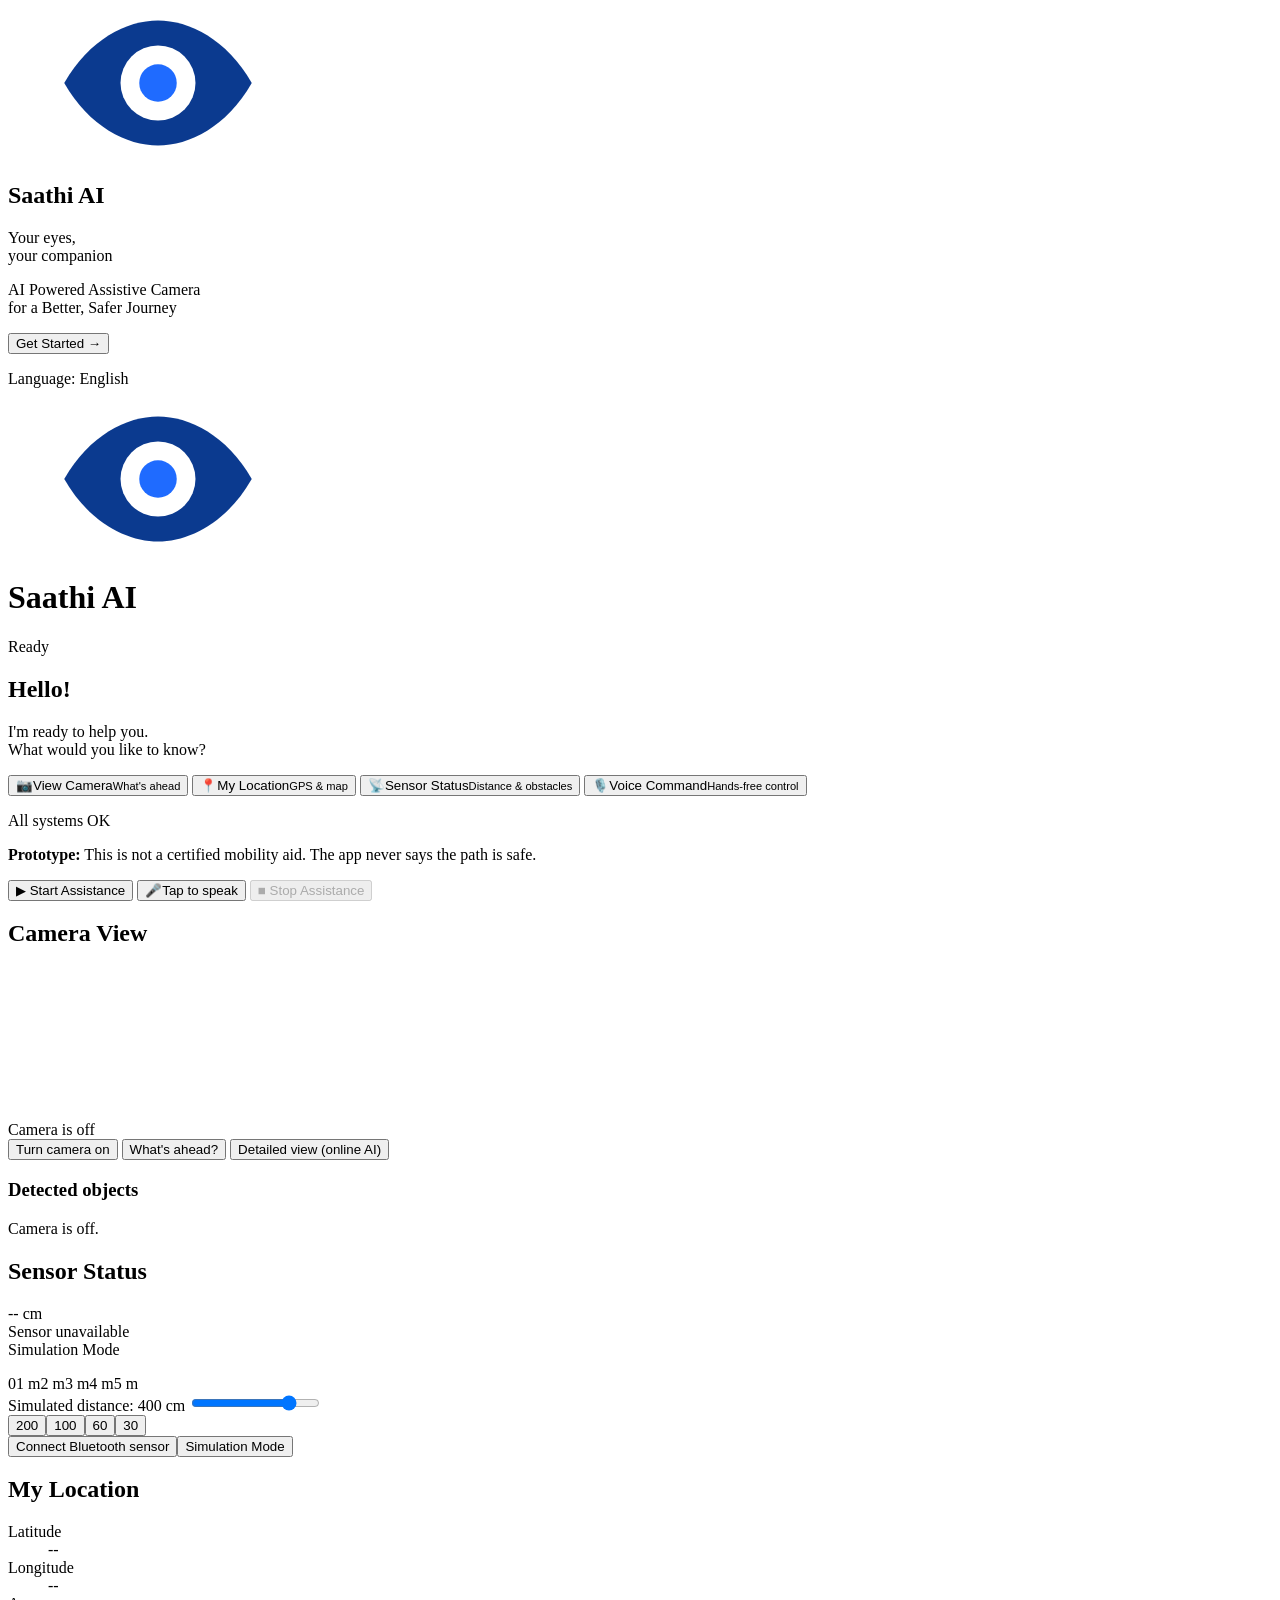
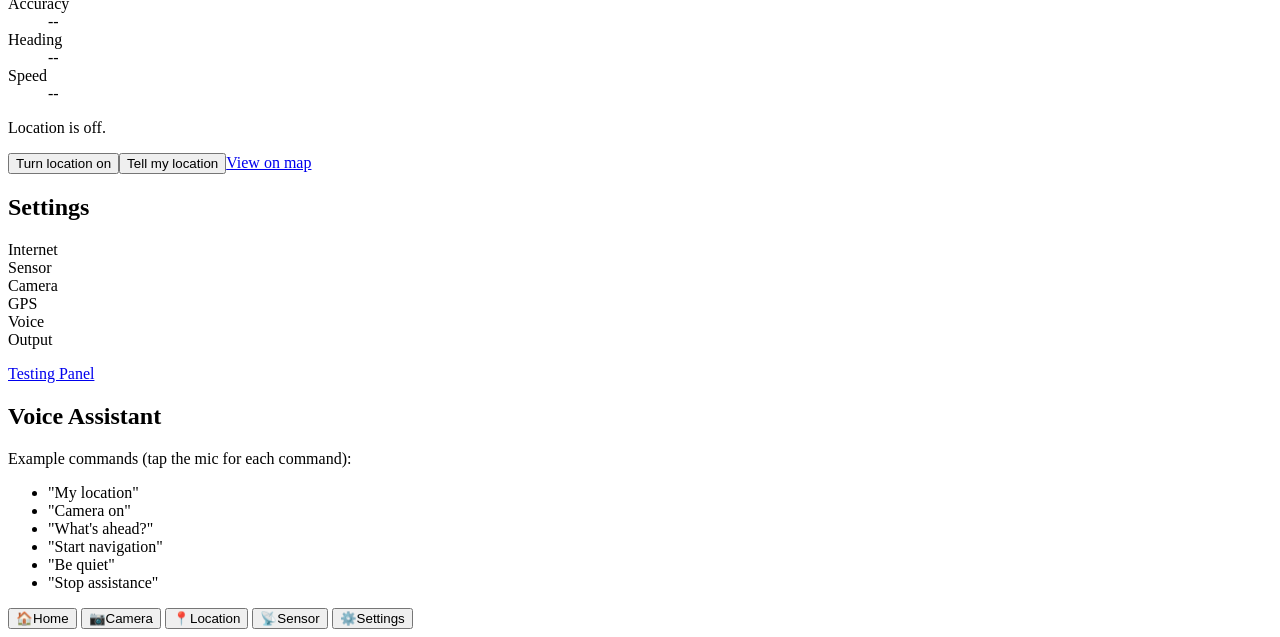
==== index.html @ f4378382 "Add files via upload" ====
<!DOCTYPE html>
<html lang="en">
<head>
  <meta charset="UTF-8">
  <meta name="viewport" content="width=device-width, initial-scale=1, viewport-fit=cover">
  <meta name="theme-color" content="#eaf1fb">
  <title>Saathi AI</title>
  <link rel="stylesheet" href="css/style.css">
  <link rel="stylesheet" href="css/theme.css">
</head>
<body data-state="ready">
  <svg width="0" height="0" style="position:absolute"><symbol id="eye" viewBox="0 0 64 48"><path d="M2 24C10 10 22 4 32 4s22 6 30 20c-8 14-20 20-30 20S10 38 2 24z" fill="#0b3a8f"/><circle cx="32" cy="24" r="12" fill="#fff"/><circle cx="32" cy="24" r="6" fill="#1f6bff"/></symbol></svg>

  <!-- Splash -->
  <section id="splash" aria-label="Welcome">
    <svg class="eye" aria-hidden="true"><use href="#eye"/></svg>
    <h1>Saathi AI</h1>
    <p class="hero">Your eyes,<br>your companion</p>
    <p class="sub">AI Powered Assistive Camera<br>for a Better, Safer Journey</p>
    <button id="btnSplash" class="big primary">Get Started →</button>
    <p class="lang">Language: English</p>
  </section>

  <header class="top">
    <div class="brand"><svg class="eye sm" aria-hidden="true"><use href="#eye"/></svg><h1>Saathi AI</h1></div>
    <div id="statePill" class="pill" role="status" aria-live="polite">Ready</div>
  </header>

  <div id="keyAlert" class="keyalert hidden" role="alert"></div>
  <div id="alertBanner" class="alert hidden" role="alert" aria-live="assertive"></div>

  <main id="main">
    <section id="home" class="home">
      <h2 class="hi">Hello!</h2>
      <p class="ask">I'm ready to help you.<br>What would you like to know?</p>
      <div class="tiles">
        <button class="tile" data-go="camera"><b>📷</b>View Camera<small>What's ahead</small></button>
        <button class="tile" data-go="gpsCard"><b>📍</b>My Location<small>GPS &amp; map</small></button>
        <button class="tile" data-go="sensorCard"><b>📡</b>Sensor Status<small>Distance &amp; obstacles</small></button>
        <button class="tile" data-go="mic"><b>🎙️</b>Voice Command<small>Hands-free control</small></button>
      </div>
      <p class="okbar"><i></i> All systems OK</p>
      <p class="disclaimer" role="note"><strong>Prototype:</strong> This is not a certified mobility aid. The app never says the path is safe.</p>
    </section>

    <section class="actions" aria-label="Main buttons">
      <button id="btnStart" class="big primary">▶ Start Assistance</button>
      <button id="btnMic" class="big mic" aria-pressed="false" aria-label="Microphone, speak a command"><span class="ico" aria-hidden="true">🎤</span><span id="micLabel">Tap to speak</span></button>
      <button id="btnStop" class="big danger" disabled>■ Stop Assistance</button>
    </section>
    <p id="micNote" class="note"></p>

    <section class="card" id="camCard" aria-labelledby="camH">
      <h2 id="camH">Camera View</h2>
      <div class="video-wrap">
        <video id="video" playsinline muted aria-label="Live camera"></video>
        <canvas id="overlay" aria-hidden="true"></canvas>
        <div id="videoOff" class="video-off">Camera is off</div>
      </div>
      <div class="row">
        <button id="btnCamToggle" class="btn">Turn camera on</button>
        <button id="btnWhatsAhead" class="btn">What's ahead?</button>
        <button id="btnDescribe" class="btn">Detailed view (online AI)</button>
      </div>
      <h3>Detected objects</h3>
      <p id="detectStatus" class="note" aria-live="polite">Camera is off.</p>
      <ul id="detectList" class="chips"></ul>
      <p id="sceneText" class="scene" aria-live="polite"></p>
    </section>

    <section class="card" id="sensorCard" aria-labelledby="obsH">
      <h2 id="obsH">Sensor Status</h2>
      <div class="obs">
        <div id="distance" class="dist">-- cm</div>
        <div><div id="obsLevel" class="level">Sensor unavailable</div><div id="obsSource" class="src sim">Simulation Mode</div></div>
      </div>
      <p id="obsStatus" class="note"></p>
      <div class="range" aria-hidden="true"><i id="rangeDot"></i></div>
      <div class="range-l" aria-hidden="true"><span>0</span><span>1 m</span><span>2 m</span><span>3 m</span><span>4 m</span><span>5 m</span></div>
      <div class="sim-box">
        <label for="slider">Simulated distance: <output id="sliderOut">400</output> cm</label>
        <input id="slider" type="range" min="20" max="500" step="1" value="400">
        <div class="row"><button class="btn sim-btn" data-cm="200">200</button><button class="btn sim-btn" data-cm="100">100</button><button class="btn sim-btn" data-cm="60">60</button><button class="btn sim-btn" data-cm="30">30</button></div>
      </div>
      <div class="row"><button id="btnBle" class="btn">Connect Bluetooth sensor</button><button id="btnSimMode" class="btn">Simulation Mode</button></div>
      <p id="bleNote" class="note"></p>
    </section>

    <section class="card" id="gpsCard" aria-labelledby="gpsH">
      <h2 id="gpsH">My Location</h2>
      <dl class="kv">
        <div><dt>Latitude</dt><dd id="lat">--</dd></div><div><dt>Longitude</dt><dd id="lon">--</dd></div>
        <div><dt>Accuracy</dt><dd id="acc">--</dd></div><div><dt>Heading</dt><dd id="hdg">--</dd></div><div><dt>Speed</dt><dd id="spd">--</dd></div>
      </dl>
      <p id="gpsStatus" class="note" aria-live="polite">Location is off.</p>
      <div class="row"><button id="btnGps" class="btn">Turn location on</button><button id="btnSayLoc" class="btn">Tell my location</button><a id="btnMap" class="btn disabled" href="#" target="_blank" rel="noopener">View on map</a></div>
    </section>

    <section class="card" id="connCard" aria-labelledby="stH">
      <h2 id="stH">Settings</h2>
      <div class="status-grid">
        <div class="chip" id="chipNet">Internet</div><div class="chip" id="chipBle">Sensor</div><div class="chip" id="chipCam">Camera</div>
        <div class="chip" id="chipGps">GPS</div><div class="chip" id="chipVoice">Voice</div><div class="chip" id="chipOut">Output</div>
      </div>
      <p id="fallbackMsg" class="note" aria-live="polite"></p>
      <div class="row"><a class="btn" href="tests.html">Testing Panel</a></div>
    </section>

    <section class="card" id="cmdCard">
      <h2>Voice Assistant</h2>
      <p class="note">Example commands (tap the mic for each command):</p>
      <ul class="cmds"><li>"My location"</li><li>"Camera on"</li><li>"What's ahead?"</li><li>"Start navigation"</li><li>"Be quiet"</li><li>"Stop assistance"</li></ul>
      <p id="heard" class="note" aria-live="polite"></p>
    </section>
  </main>

  <nav id="menuBar" class="menubar" aria-label="Menu">
    <button data-target="home"><b>🏠</b><span>Home</span></button>
    <button data-target="camToggle"><b>📷</b><span>Camera</span></button>
    <button data-target="gpsCard" aria-pressed="false"><b>📍</b><span>Location</span></button>
    <button data-target="sensorCard" aria-pressed="false"><b>📡</b><span>Sensor</span></button>
    <button data-target="connCard" aria-pressed="false"><b>⚙️</b><span>Settings</span></button>
  </nav>

  <script>
    // Works even if js/app.js fails: closes the splash and reports what went wrong.
    document.getElementById('btnSplash').addEventListener('click', function () { document.getElementById('splash').classList.add('gone'); });
    function showLoadError(msg) {
      var k = document.getElementById('keyAlert');
      k.innerHTML = '\u26A0\uFE0F ' + msg + '<small>Open the browser console (F12) for details.</small>';
      k.classList.remove('hidden'); document.getElementById('splash').classList.add('gone');
    }
    window.addEventListener('error', function (e) { if (!window.__saathiLoaded) showLoadError('App error: ' + (e.message || 'script failed to load')); });
    setTimeout(function () { if (!window.__saathiLoaded) showLoadError('The app script (js/app.js) did not load. Check that the js folder was uploaded to the frontend repo and hard refresh.'); }, 4000);
  </script>
  <script type="module" src="js/app.js"></script>
</body>
</html>
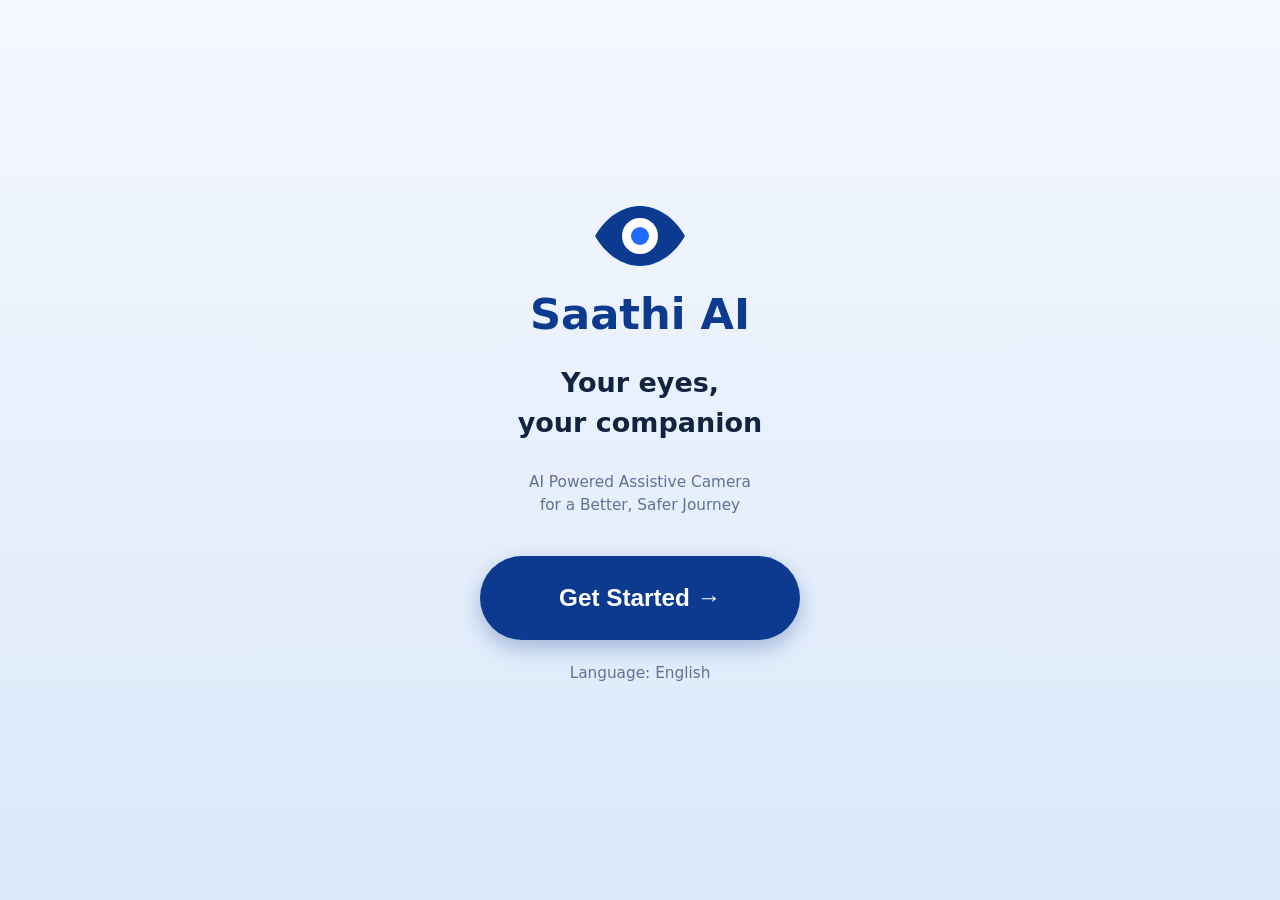
==== commit ea438e59: "Update index.html" ====
--- a/index.html
+++ b/index.html
@@ -5,8 +5,8 @@
   <meta name="viewport" content="width=device-width, initial-scale=1, viewport-fit=cover">
   <meta name="theme-color" content="#eaf1fb">
   <title>Saathi AI</title>
-  <link rel="stylesheet" href="css/style.css">
-  <link rel="stylesheet" href="css/theme.css">
+  <link rel="stylesheet" href="style.css">
+  <link rel="stylesheet" href="theme.css">
 </head>
 <body data-state="ready">
   <svg width="0" height="0" style="position:absolute"><symbol id="eye" viewBox="0 0 64 48"><path d="M2 24C10 10 22 4 32 4s22 6 30 20c-8 14-20 20-30 20S10 38 2 24z" fill="#0b3a8f"/><circle cx="32" cy="24" r="12" fill="#fff"/><circle cx="32" cy="24" r="6" fill="#1f6bff"/></symbol></svg>
@@ -133,6 +133,6 @@
     window.addEventListener('error', function (e) { if (!window.__saathiLoaded) showLoadError('App error: ' + (e.message || 'script failed to load')); });
     setTimeout(function () { if (!window.__saathiLoaded) showLoadError('The app script (js/app.js) did not load. Check that the js folder was uploaded to the frontend repo and hard refresh.'); }, 4000);
   </script>
-  <script type="module" src="js/app.js"></script>
+  <script type="module" src="app.js"></script>
 </body>
 </html>
--- a/style.css
+++ b/style.css
@@ -0,0 +1,136 @@
+:root{
+  --bg:#061a3a; --bg2:#0d2f66; --card:#0b2a5b; --line:#1f4f9a;
+  --text:#ffffff; --muted:#a9c3ee;
+  --blue:#1f6bff; --blue-d:#1553c7; --orange:#ffb347; --red:#ff3b3b; --green:#2fd27a;
+  --r:18px;
+}
+*{box-sizing:border-box}
+html{font-size:18px}
+body{margin:0;background:var(--bg);color:var(--text);font-family:system-ui,-apple-system,"Segoe UI",Roboto,"Noto Sans Devanagari",sans-serif;line-height:1.5;padding:0 14px 40px;max-width:720px;margin-inline:auto}
+.skip{position:absolute;left:-999px}
+.skip:focus{left:8px;top:8px;background:#fff;color:#000;padding:8px;z-index:10}
+:focus-visible{outline:4px solid #ffd54a;outline-offset:3px}
+
+.top{display:flex;justify-content:space-between;align-items:center;gap:10px;padding:16px 0 8px}
+.brand{display:flex;gap:12px;align-items:center}
+.logo{width:48px;height:48px;border-radius:14px;background:var(--blue);display:grid;place-items:center;font-size:1.6rem;font-weight:800}
+h1{margin:0;font-size:1.5rem}
+h2{margin:0 0 6px;font-size:1.25rem}
+h3{margin:14px 0 4px;font-size:1rem;color:var(--muted)}
+.tagline{margin:0;color:var(--muted);font-size:.85rem}
+.pill{padding:8px 14px;border-radius:999px;background:var(--bg2);border:2px solid var(--line);font-weight:700;white-space:nowrap}
+
+body[data-state="listening"] .pill{background:var(--blue);border-color:var(--blue)}
+body[data-state="detecting"] .pill{background:#0f5f4a;border-color:var(--green)}
+body[data-state="warning"] .pill{background:var(--orange);border-color:var(--orange);color:#000}
+body[data-state="critical"] .pill{background:var(--red);border-color:var(--red)}
+body[data-state="sensor-off"] .pill{background:#5a4300;border-color:var(--orange)}
+body[data-state="offline"] .pill{background:#444;border-color:#888}
+
+.disclaimer{background:#2a1d00;border:2px solid var(--orange);border-radius:12px;padding:10px 12px;font-size:.8rem;margin:6px 0 14px}
+
+.actions{display:grid;gap:12px}
+.big{min-height:84px;font-size:1.35rem;font-weight:800;border:0;border-radius:var(--r);color:#fff;cursor:pointer;display:flex;align-items:center;justify-content:center;gap:12px;padding:12px}
+.big.primary{background:var(--blue)}
+.big.primary:active{background:var(--blue-d)}
+.big.mic{background:#1b3a7a;border:3px solid var(--blue)}
+.big.mic.on{background:var(--blue);animation:pulse 1.2s infinite}
+.big.danger{background:#7a1f1f;border:3px solid var(--red)}
+.big:disabled{opacity:.45;cursor:not-allowed}
+@keyframes pulse{50%{box-shadow:0 0 0 12px rgba(47,125,255,.25)}}
+
+.btn{min-height:56px;padding:10px 16px;border-radius:14px;border:2px solid var(--blue);background:var(--bg2);color:#fff;font-size:1rem;font-weight:700;cursor:pointer;text-align:center;text-decoration:none;display:inline-flex;align-items:center;justify-content:center}
+.btn:active{background:var(--blue-d)}
+.btn.disabled,.btn:disabled{opacity:.45;pointer-events:none}
+.row{display:flex;flex-wrap:wrap;gap:10px;margin-top:10px}
+.row .btn{flex:1 1 140px}
+
+.card{background:var(--card);border:2px solid var(--line);border-radius:var(--r);padding:16px;margin-top:16px}
+.why,.note{color:var(--muted);font-size:.85rem;margin:4px 0}
+.hidden{display:none!important}
+
+.alert{margin-top:14px;padding:16px;border-radius:var(--r);font-size:1.25rem;font-weight:800;text-align:center}
+.alert.caution{background:#4a3400;border:3px solid var(--orange)}
+.alert.warning{background:var(--orange);color:#000}
+.alert.critical{background:var(--red);animation:flash .6s infinite}
+.alert.unavailable{background:#3a3a3a;border:3px solid #999}
+@keyframes flash{50%{filter:brightness(1.4)}}
+
+.video-wrap{position:relative;background:#000;border-radius:14px;overflow:hidden;aspect-ratio:4/3;margin:8px 0}
+video{width:100%;height:100%;object-fit:cover;display:block}
+.video-off{position:absolute;inset:0;display:grid;place-items:center;color:var(--muted)}
+.video-wrap.live .video-off{display:none}
+
+.chips{list-style:none;margin:6px 0;padding:0;display:flex;flex-wrap:wrap;gap:8px}
+.chips li{background:var(--bg2);border:2px solid var(--green);border-radius:999px;padding:6px 12px;font-weight:700}
+.scene{margin:8px 0 0;font-size:1.05rem}
+
+.obs{display:flex;align-items:center;gap:16px}
+.dist{font-size:2.6rem;font-weight:800;min-width:150px}
+.level{font-size:1.15rem;font-weight:800}
+.src{display:inline-block;margin-top:4px;padding:3px 10px;border-radius:8px;font-size:.8rem;font-weight:800}
+.src.sim{background:#4a3400;border:2px dashed var(--orange)}
+.src.real{background:#0f5f4a;border:2px solid var(--green)}
+[data-level="clear"] .level{color:var(--green)}
+[data-level="caution"] .level{color:var(--orange)}
+[data-level="warning"] .level{color:var(--orange)}
+[data-level="critical"] .level{color:var(--red)}
+.sim-box{margin-top:10px;padding:12px;border:2px dashed var(--line);border-radius:14px}
+input[type=range]{width:100%;height:44px;accent-color:var(--blue)}
+
+.kv{display:grid;grid-template-columns:repeat(3,1fr);gap:8px;margin:8px 0}
+.kv dt{color:var(--muted);font-size:.75rem}
+.kv dd{margin:0;font-weight:800;font-size:.95rem;word-break:break-all}
+
+.status-grid{display:grid;grid-template-columns:1fr 1fr;gap:8px}
+.chip{background:var(--bg2);border:2px solid var(--line);border-radius:12px;padding:10px;font-size:.85rem;font-weight:700}
+.chip.ok{border-color:var(--green)}
+.chip.bad{border-color:var(--orange)}
+
+.cmds{margin:6px 0;padding-left:20px;font-size:.9rem}
+.footer-link{text-align:center;margin-top:20px}
+a{color:#8fb8ff}
+
+/* testing page */
+.test{display:grid;gap:6px;padding:12px 0;border-bottom:1px solid var(--line)}
+.test .res{font-weight:700;font-size:.9rem}
+.res.pass{color:var(--green)}.res.fail{color:var(--red)}.res.warn{color:var(--orange)}.res.idle{color:var(--muted)}
+
+@media (min-width:600px){.actions{grid-template-columns:1fr 1fr}.big.danger{grid-column:1/-1}}
+@media (prefers-reduced-motion:reduce){*{animation:none!important}}
+
+/* ===== upgrade: look, range bar, menu bar, camera mode ===== */
+body{background:radial-gradient(120% 60% at 50% -10%,#123f8a 0,var(--bg) 60%) fixed;padding-bottom:96px}
+.logo{background:linear-gradient(135deg,#1f6bff,#2f7dff);box-shadow:0 0 0 4px rgba(31,107,255,.3)}
+.card{background:rgba(11,42,91,.78);border-radius:24px;backdrop-filter:blur(8px)}
+.big.primary{color:#fff}.big.mic{background:#0d2f66}.big.mic.on{color:#fff}
+.dist{font-size:3rem;letter-spacing:-.02em}
+.range{position:relative;height:12px;border-radius:99px;margin:16px 11px 6px;background:linear-gradient(90deg,var(--red) 0 7%,var(--orange) 7% 12%,#d9c23a 12% 20%,var(--green) 20%)}
+.range i{position:absolute;top:-6px;left:0;width:24px;height:24px;margin-left:-12px;border-radius:50%;background:#fff;border:4px solid var(--bg);transition:left .25s}
+.range-l{display:flex;justify-content:space-between;font-size:.7rem;color:var(--muted);padding:0 4px}
+.kv{grid-template-columns:repeat(auto-fit,minmax(88px,1fr))}
+.menubar{position:fixed;left:0;right:0;bottom:0;z-index:20;display:flex;gap:4px;padding:8px 8px calc(8px + env(safe-area-inset-bottom));background:rgba(6,26,58,.94);backdrop-filter:blur(14px);border-top:1px solid var(--line)}
+.menubar button{flex:1;min-height:56px;border:0;border-radius:14px;background:transparent;color:var(--muted);font-size:.72rem;font-weight:700;display:flex;flex-direction:column;align-items:center;justify-content:center;gap:2px;cursor:pointer}
+.menubar button b{font-size:1.3rem;line-height:1}
+.menubar button[aria-pressed="true"]{background:var(--bg2);color:#fff}
+/* camera mode: only live camera, voice button and menu bar */
+body.cam-mode{padding:0;max-width:none;overflow:hidden}
+body.cam-mode .top,body.cam-mode .disclaimer,body.cam-mode .footer-link,body.cam-mode .actions .big:not(.mic),body.cam-mode #micNote,
+body.cam-mode #camCard h2,body.cam-mode #camCard .why,body.cam-mode #camCard .row,body.cam-mode #camCard h3,
+body.cam-mode main>.card:not(#camCard):not(.open){display:none}
+body.cam-mode #camCard{position:fixed;inset:0;margin:0;padding:0;border:0;border-radius:0;background:#000;z-index:1}
+body.cam-mode .video-wrap{height:100%;margin:0;border-radius:0;aspect-ratio:auto}
+body.cam-mode #detectStatus{position:fixed;top:calc(8px + env(safe-area-inset-top));left:10px;right:10px;z-index:3;background:rgba(6,26,58,.72);padding:6px 10px;border-radius:12px;color:#fff}
+body.cam-mode #detectList{position:fixed;left:10px;right:10px;bottom:calc(196px + env(safe-area-inset-bottom));z-index:3}
+body.cam-mode #detectList li{background:rgba(6,26,58,.8)}
+body.cam-mode #sceneText{position:fixed;left:10px;right:10px;bottom:calc(240px + env(safe-area-inset-bottom));z-index:3;background:rgba(6,26,58,.8);padding:8px 12px;border-radius:12px}
+body.cam-mode #sceneText:empty{display:none}
+body.cam-mode .alert{position:fixed;top:64px;left:10px;right:10px;z-index:7;margin:0}
+body.cam-mode .actions{position:fixed;left:0;right:0;bottom:calc(82px + env(safe-area-inset-bottom));z-index:6;display:flex;justify-content:center}
+body.cam-mode .big.mic{width:104px;height:104px;min-height:0;border-radius:50%;padding:0}
+body.cam-mode #micLabel{display:none}body.cam-mode .big .ico{font-size:2.4rem}
+body.cam-mode main>.card.open{display:block;position:fixed;z-index:8;left:10px;right:10px;bottom:calc(82px + env(safe-area-inset-bottom));max-height:62vh;overflow:auto;margin:0;background:#0b2a5b}
+
+.video-wrap canvas{position:absolute;inset:0;width:100%;height:100%;pointer-events:none}
+body.cam-mode #overlay{z-index:2}
+.big.primary{border-radius:999px}
--- a/theme.css
+++ b/theme.css
@@ -0,0 +1,47 @@
+/* Light theme matching the Saathi AI mockup */
+:root{--bg:#eaf1fb;--bg2:#f1f6fd;--card:#fff;--line:#d5e2f5;--text:#10233f;--muted:#5d7391;--navy:#0b3a8f;--blue:#1f6bff}
+body{background:linear-gradient(#eef4fc,#e3edfa) fixed;color:var(--text);font-family:"Noto Sans Devanagari",system-ui,-apple-system,"Segoe UI",Roboto,sans-serif}
+.eye{width:44px;height:34px}.eye.sm{width:34px;height:26px}
+.brand{display:flex;align-items:center;gap:10px}h1{color:var(--navy)}
+.pill{background:#dff7e8;border:0;color:#0d7a3c}
+body[data-state=detecting] .pill{background:#dff7e8;color:#0d7a3c}
+body[data-state=listening] .pill{background:var(--blue);color:#fff}
+body[data-state=warning] .pill{background:#ffe2b3;color:#6a3d00}body[data-state=critical] .pill{background:#ff3b3b;color:#fff}
+body[data-state=sensor-off] .pill{background:#fff0c9;color:#6a4b00}body[data-state=offline] .pill{background:#e3e7ee;color:#444}
+.card,.tile,.chip,.btn,.sim-box{background:#fff;color:var(--text);border:1px solid var(--line);box-shadow:0 6px 18px rgba(20,60,130,.08)}
+.card{border-radius:24px;backdrop-filter:none}.btn{border-width:1px;color:var(--navy)}.btn:active{background:#dbe8ff}
+.note,.why,.kv dt,.range-l{color:var(--muted)}h3{color:var(--muted)}
+.chips li{background:#e7fbf0;border:1px solid #9fe0bb;color:#0d5a30}
+.disclaimer{background:#fff7e6;border:1px solid #f3cf8f;color:#6a4b00;font-size:.78rem;margin:12px 0}
+a{color:var(--blue)}.chip.ok{border-color:#5fd08f}.chip.bad{border-color:#f0b35a}
+/* splash */
+#splash{position:fixed;inset:0;z-index:100;background:linear-gradient(#f4f8fe,#dbe8fa);display:flex;flex-direction:column;align-items:center;justify-content:center;text-align:center;padding:24px;gap:6px}
+#splash.gone{display:none}#splash .eye{width:96px;height:72px}#splash h1{font-size:2.4rem;margin:4px 0}
+#splash .hero{font-size:1.5rem;font-weight:800;margin:6px 0}#splash .sub,#splash .lang{color:var(--muted);font-size:.85rem}
+#splash .big{width:min(320px,90%);margin-top:18px}
+/* home */
+.home h2.hi{margin:12px 0 0;font-size:1.6rem}.ask{margin:4px 0 14px;font-weight:700}
+.tiles{display:grid;grid-template-columns:1fr 1fr;gap:12px}
+.tile{border-radius:22px;padding:18px 10px;display:flex;flex-direction:column;align-items:center;gap:4px;font-size:1rem;font-weight:800;cursor:pointer;font-family:inherit}
+.tile b{font-size:2rem}.tile small{font-weight:500;color:var(--muted);font-size:.72rem}
+.okbar{background:#e7fbf0;color:#0d5a30;border-radius:14px;padding:10px 14px;font-weight:700;font-size:.9rem}
+.okbar i{display:inline-block;width:10px;height:10px;border-radius:50%;background:#2fd27a;margin-right:6px}
+.actions{margin-top:14px}
+.big.primary{background:var(--navy);box-shadow:0 8px 20px rgba(11,58,143,.3)}
+.big.mic{background:#fff;color:var(--navy);border:1px solid var(--line);box-shadow:0 6px 18px rgba(20,60,130,.1)}
+.big.mic.on{background:var(--blue);color:#fff}.big.danger{background:#ffe4e4;color:#b42020;border:0}
+/* one screen at a time */
+body:not(.cam-mode) main>.card{display:none}body:not(.cam-mode) main>.card.open{display:block}
+main:has(>.card.open)>.home{display:none}
+body:not(.cam-mode) main:has(>.card.open)>.actions,body:not(.cam-mode) main:has(>.card.open)~#micNote{display:none}
+body.cam-mode .home,body.cam-mode #keyAlert{display:none}
+.menubar{background:#fff;border-top:1px solid var(--line)}.menubar button{color:var(--muted)}
+.menubar button[aria-pressed=true]{background:#e6efff;color:var(--navy)}
+/* camera screen */
+body.cam-mode #detectStatus{background:rgba(255,255,255,.9);color:var(--text)}
+body.cam-mode #detectList li{background:rgba(255,255,255,.92)}
+body.cam-mode #sceneText{background:#fff;color:var(--text);border-radius:20px;padding:14px 16px;font-weight:700;box-shadow:0 8px 24px rgba(0,0,0,.25)}
+body.cam-mode main>.card.open{background:#fff}
+/* API key error */
+.keyalert{margin:10px 0;padding:14px 16px;border-radius:16px;background:#ffe4e4;border:2px solid #ff3b3b;color:#8a1010;font-weight:800;line-height:1.4}
+.keyalert small{display:block;font-weight:500;margin-top:4px}
